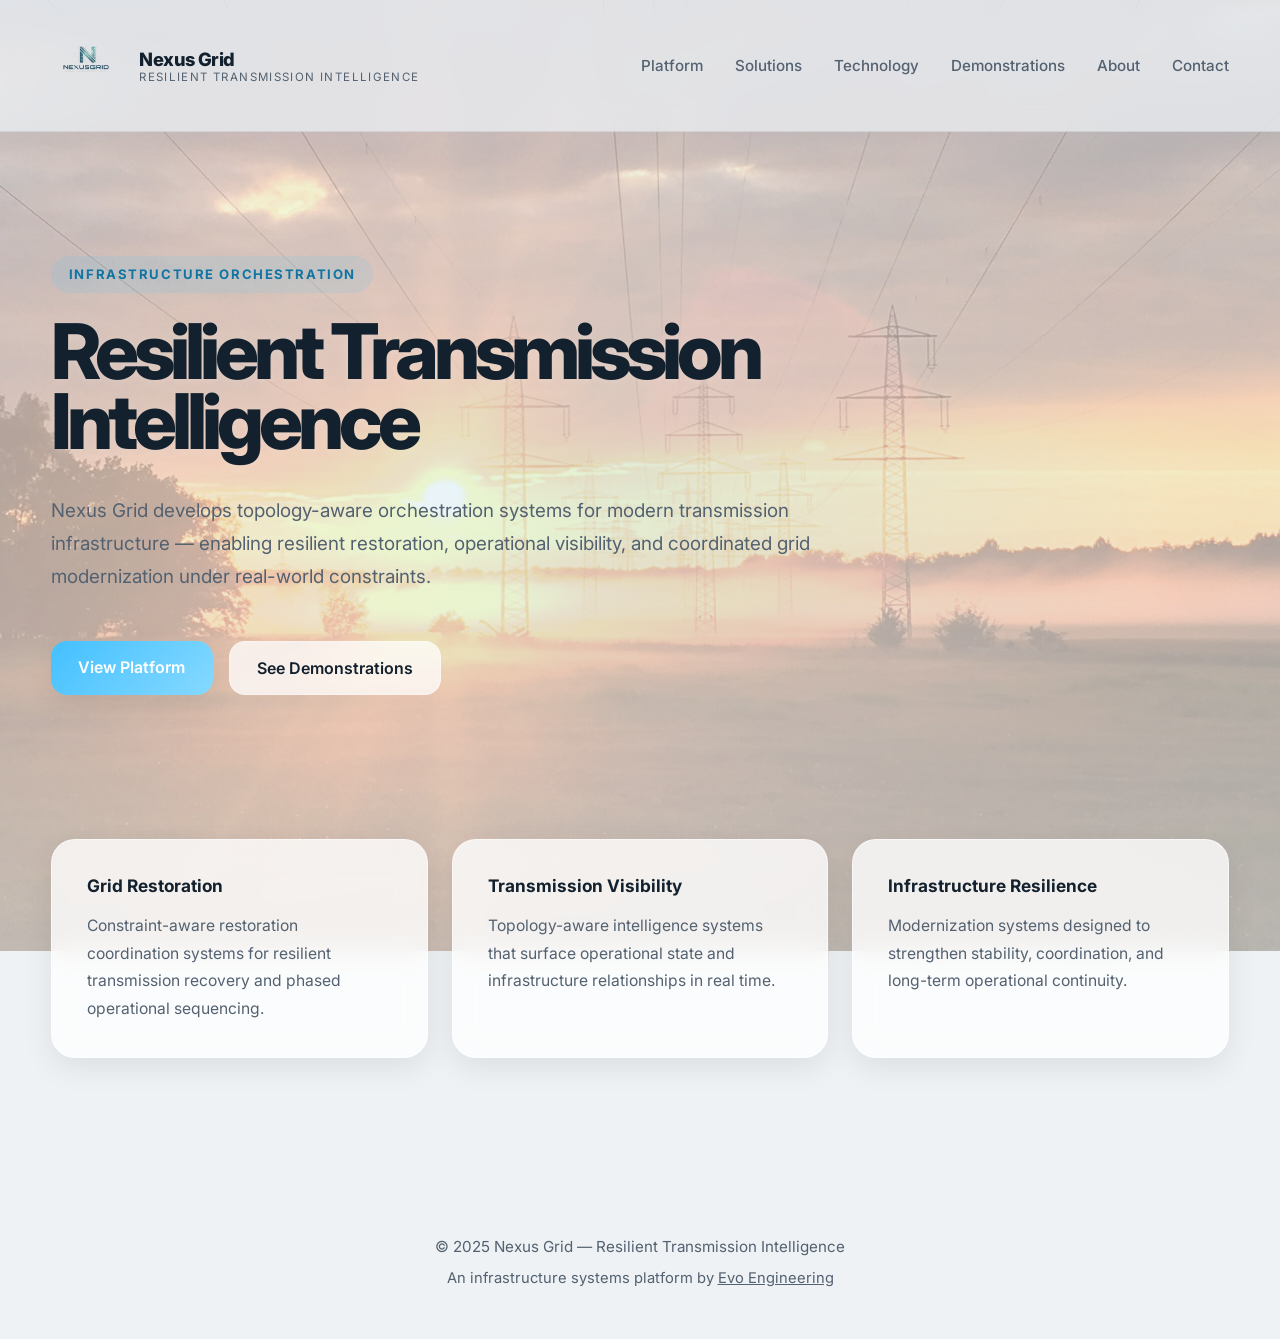
==== index.html @ e014c136 "Initial Nexus Grid homepage foundation" ====
<!DOCTYPE html>
<html lang="en">

<head>

  <meta charset="UTF-8" />
  <meta name="viewport" content="width=device-width, initial-scale=1.0" />

  <!-- =========================
       PRIMARY SEO
  ========================== -->

  <title>
    Nexus Grid — Resilient Transmission Intelligence
  </title>

  <meta
    name="description"
    content="Nexus Grid develops resilient transmission intelligence systems for grid modernization, restoration orchestration, operational continuity, and topology-aware infrastructure coordination."
  />

  <meta
    name="keywords"
    content="grid modernization, transmission intelligence, infrastructure orchestration, resilient grid systems, topology-aware systems, SCADA continuity, transmission coordination, digital twin infrastructure, outage restoration"
  />

  <meta
    name="author"
    content="Nexus Grid"
  />

  <!-- =========================
       OPEN GRAPH
  ========================== -->

  <meta
    property="og:title"
    content="Nexus Grid — Resilient Transmission Intelligence"
  />

  <meta
    property="og:description"
    content="Topology-aware orchestration systems for resilient transmission infrastructure and modern grid coordination."
  />

  <meta
    property="og:type"
    content="website"
  />

  <meta
    property="og:url"
    content="https://nexusgrid.systems"
  />

  <meta
    property="og:image"
    content="https://nexusgrid.systems/assets/images/index_hero.jpg"
  />

  <!-- =========================
       TWITTER
  ========================== -->

  <meta
    name="twitter:card"
    content="summary_large_image"
  />

  <meta
    name="twitter:title"
    content="Nexus Grid — Resilient Transmission Intelligence"
  />

  <meta
    name="twitter:description"
    content="Resilient infrastructure orchestration and transmission intelligence systems."
  />

  <meta
    name="twitter:image"
    content="https://nexusgrid.systems/assets/images/index_hero.jpg"
  />

  <!-- =========================
       CANONICAL
  ========================== -->

  <link
    rel="canonical"
    href="https://nexusgrid.systems"
  />

  <!-- =========================
       PERFORMANCE
  ========================== -->

  <link rel="preconnect" href="https://fonts.googleapis.com">

  <link rel="preconnect"
        href="https://fonts.gstatic.com"
        crossorigin>

  <link
    href="https://fonts.googleapis.com/css2?family=Inter:wght@300;400;500;600;700;800&display=swap"
    rel="stylesheet"
  />

  <!-- =========================
       CSS
  ========================== -->

  <link
    rel="stylesheet"
    href="styles.css"
  />

</head>

<body>

  <!-- =========================
       NAVBAR
  ========================== -->

  <nav class="navbar">

    <div class="nav-container">

      <!-- BRAND -->

      <a href="index.html" class="brand">

        <img
          src="assets/logo/nexusgrid_logo.png"
          alt="Nexus Grid Logo"
        />

        <div class="brand-text">

          <span class="brand-title">
            Nexus Grid
          </span>

          <span class="brand-sub">
            Resilient Transmission Intelligence
          </span>

        </div>

      </a>

      <!-- NAV -->

      <div class="nav-links">

        <a href="platform.html">
          Platform
        </a>

        <a href="solutions.html">
          Solutions
        </a>

        <a href="technology.html">
          Technology
        </a>

        <a href="demonstrations.html">
          Demonstrations
        </a>

        <a href="about.html">
          About
        </a>

        <a href="contact.html">
          Contact
        </a>

      </div>

    </div>

  </nav>

  <!-- =========================
       HERO
  ========================== -->

  <section class="hero">

    <div class="hero-content">

      <span class="eyebrow">
        Infrastructure Orchestration
      </span>

      <h1>
        Resilient Transmission Intelligence
      </h1>

      <p>
        Nexus Grid develops topology-aware orchestration systems
        for modern transmission infrastructure — enabling resilient
        restoration, operational visibility, and coordinated grid
        modernization under real-world constraints.
      </p>

      <!-- CTA -->

      <div class="hero-buttons">

        <a href="platform.html"
           class="btn-primary">

          View Platform

        </a>

        <a href="demonstrations.html"
           class="btn-secondary">

          See Demonstrations

        </a>

      </div>

    </div>

  </section>

  <!-- =========================
       INFO STRIP
  ========================== -->

  <section class="info-strip">

    <div class="info-grid">

      <!-- CARD 1 -->

      <div class="info-card">

        <h3>
          Grid Restoration
        </h3>

        <p>
          Constraint-aware restoration coordination systems
          for resilient transmission recovery and phased
          operational sequencing.
        </p>

      </div>

      <!-- CARD 2 -->

      <div class="info-card">

        <h3>
          Transmission Visibility
        </h3>

        <p>
          Topology-aware intelligence systems that surface
          operational state and infrastructure relationships
          in real time.
        </p>

      </div>

      <!-- CARD 3 -->

      <div class="info-card">

        <h3>
          Infrastructure Resilience
        </h3>

        <p>
          Modernization systems designed to strengthen
          stability, coordination, and long-term
          operational continuity.
        </p>

      </div>

    </div>

  </section>

  <!-- =========================
       FOOTER
  ========================== -->

  <footer class="site-footer">

    <p>

      © 2025 Nexus Grid —
      Resilient Transmission Intelligence

    </p>

    <p class="footer-sub">

      An infrastructure systems platform by
      <a href="https://www.evo.engineering"
         target="_blank">

        Evo Engineering

      </a>

    </p>

  </footer>

</body>

</html>
---- styles.css ----
:root {

  --bg: #eef2f5;
  --surface: rgba(255,255,255,0.78);

  --text: #13202d;
  --muted: #536170;

  --accent: #43c0ff;
  --accent-soft: #86d9ff;

  --border: rgba(19,32,45,0.08);

  --shadow:
    0 10px 30px rgba(0,0,0,0.08);

}

* {
  margin: 0;
  padding: 0;
  box-sizing: border-box;
}

html {
  scroll-behavior: smooth;
}

body {

  font-family: 'Inter', sans-serif;

  background: var(--bg);
  color: var(--text);

  overflow-x: hidden;
}

a {
  text-decoration: none;
  color: inherit;
}

img {
  display: block;
  max-width: 100%;
}

/* =========================
   NAVBAR
========================== */

.navbar {

  position: fixed;

  top: 0;
  left: 0;

  width: 100%;

  z-index: 999;

  backdrop-filter: blur(14px);

  background:
    rgba(238,242,245,0.72);

  border-bottom:
    1px solid var(--border);
}

.nav-container {

  width: min(1400px, 92%);

  margin: auto;

  display: flex;
  align-items: center;
  justify-content: space-between;

  padding: 0.72rem 0;
}

.brand {

  display: flex;
  align-items: center;

  gap: 1rem;

  transition:
    transform 0.25s ease;
}

.brand:hover {
  transform: translateY(-2px);
}

.brand img {

  width: 72px;
  height: auto;
}

.brand-text {

  display: flex;
  flex-direction: column;
}

.brand-title {

  font-size: 1.15rem;
  font-weight: 800;

  letter-spacing: -0.03em;
}

.brand-sub {

  font-size: 0.72rem;

  color: var(--muted);

  letter-spacing: 0.12em;

  text-transform: uppercase;
}

.nav-links {

  display: flex;
  align-items: center;

  gap: 2rem;
}

.nav-links a {

  position: relative;

  font-size: 0.95rem;
  font-weight: 500;

  color: var(--muted);

  transition:
    color 0.25s ease;
}

.nav-links a::after {

  content: "";

  position: absolute;

  left: 0;
  bottom: -0.35rem;

  width: 0%;
  height: 2px;

  background:
    linear-gradient(
      90deg,
      var(--accent),
      var(--accent-soft)
    );

  border-radius: 999px;

  transition:
    width 0.25s ease;
}

.nav-links a:hover {

  color: var(--text);
}

.nav-links a:hover::after {

  width: 100%;
}

/* =========================
   HERO
========================== */

.hero {

  position: relative;

  min-height: 100vh;

  display: flex;
  align-items: flex-start;

  overflow: hidden;

  padding-top: 16rem;
  padding-bottom: 16rem;
}

.hero::before {

  content: "";

  position: absolute;

  inset: 0;

  background:

    linear-gradient(
      rgba(238,242,245,0.50),
      rgba(238,242,245,0.70)
    ),

    url("assets/images/index_hero.jpg");

  background-size: cover;
  background-position: center;

  z-index: -2;
}

.hero::after {

  content: "";

  position: absolute;

  inset: 0;

  background:

    radial-gradient(
      circle at center,
      rgba(67,192,255,0.10),
      transparent 65%
    );

  z-index: -1;

  animation:
    pulseGlow 10s ease-in-out infinite;
}

.hero-content {

  width: min(1400px, 92%);

  margin: 0 auto;

  position: relative;
  z-index: 5;
}

.eyebrow {

  display: inline-block;

  margin-bottom: 1.5rem;

  padding: 0.65rem 1.1rem;

  border-radius: 999px;

  background:
    rgba(67,192,255,0.12);

  color: #1274a3;

  font-size: 0.82rem;
  font-weight: 700;

  letter-spacing: 0.12em;

  text-transform: uppercase;
}

.hero h1 {

  max-width: 980px;

  font-size:
    clamp(3rem, 6vw, 5.5rem);

  line-height: 0.92;

  font-weight: 800;

  letter-spacing: -0.065em;

  margin-bottom: 2.25rem;

  text-shadow:
    0 2px 10px rgba(255,255,255,0.15);
}

.hero p {

  max-width: 760px;

  font-size: 1.18rem;

  line-height: 1.75;

  color: var(--muted);

  margin-bottom: 3rem;
}

.hero-buttons {

  display: flex;
  flex-wrap: wrap;

  gap: 1rem;
}

.btn-primary,
.btn-secondary {

  padding: 1rem 1.7rem;

  border-radius: 16px;

  font-weight: 600;

  transition:
    transform 0.25s ease,
    background 0.25s ease,
    box-shadow 0.25s ease;
}

.btn-primary {

  background:
    linear-gradient(
      135deg,
      var(--accent),
      var(--accent-soft)
    );

  color: white;

  box-shadow: var(--shadow);
}

.btn-primary:hover {

  transform: translateY(-3px);

  box-shadow:
    0 16px 30px rgba(67,192,255,0.28);
}

.btn-secondary {

  border:
    1px solid rgba(255,255,255,0.35);

  background:
    rgba(255,255,255,0.74);

  backdrop-filter: blur(10px);

  color: var(--text);
}

.btn-secondary:hover {

  background:
    rgba(255,255,255,0.92);

  transform: translateY(-3px);
}

/* =========================
   INFO STRIP
========================== */

.info-strip {

  width: min(1400px, 92%);

  margin: -7rem auto 7rem auto;

  position: relative;

  z-index: 10;
}

.info-grid {

  display: grid;

  grid-template-columns:
    repeat(auto-fit, minmax(260px, 1fr));

  gap: 1.5rem;
}

.info-card {

  padding: 2.2rem;

  border-radius: 24px;

  background: var(--surface);

  backdrop-filter: blur(14px);

  border:
    1px solid rgba(255,255,255,0.55);

  box-shadow: var(--shadow);

  transition:
    transform 0.3s ease,
    box-shadow 0.3s ease;
}

.info-card:hover {

  transform: translateY(-6px);

  box-shadow:
    0 18px 40px rgba(0,0,0,0.12);
}

.info-card h3 {

  font-size: 1.08rem;

  margin-bottom: 1rem;
}

.info-card p {

  color: var(--muted);

  line-height: 1.75;

  font-size: 0.98rem;
}

/* =========================
   ANIMATIONS
========================== */

@keyframes pulseGlow {

  0% {
    opacity: 0.65;
    transform: scale(1);
  }

  50% {
    opacity: 1;
    transform: scale(1.03);
  }

  100% {
    opacity: 0.65;
    transform: scale(1);
  }
}

/* =========================
   RESPONSIVE
========================== */

@media (max-width: 980px) {

  .nav-links {
    display: none;
  }

  .brand img {
    width: 58px;
  }

  .hero {

    padding-top: 12rem;
    padding-bottom: 10rem;
  }

  .hero h1 {

    line-height: 0.98;
  }

  .hero p {

    font-size: 1.05rem;
  }

  .hero-buttons {

    flex-direction: column;

    align-items: flex-start;
  }

  .btn-primary,
  .btn-secondary {

    width: 100%;

    text-align: center;
  }

  .info-strip {

    margin-top: -4rem;
  }
}

.site-footer {

  padding: 4rem 1rem 3rem;

  text-align: center;

  color: var(--muted);

  font-size: 0.95rem;

  line-height: 1.7;
}

.site-footer a {

  color: inherit;

  text-decoration: underline;

  transition: opacity 0.25s ease;
}

.site-footer a:hover {

  opacity: 0.7;
}

.footer-sub {

  margin-top: 0.35rem;

  font-size: 0.92rem;
}
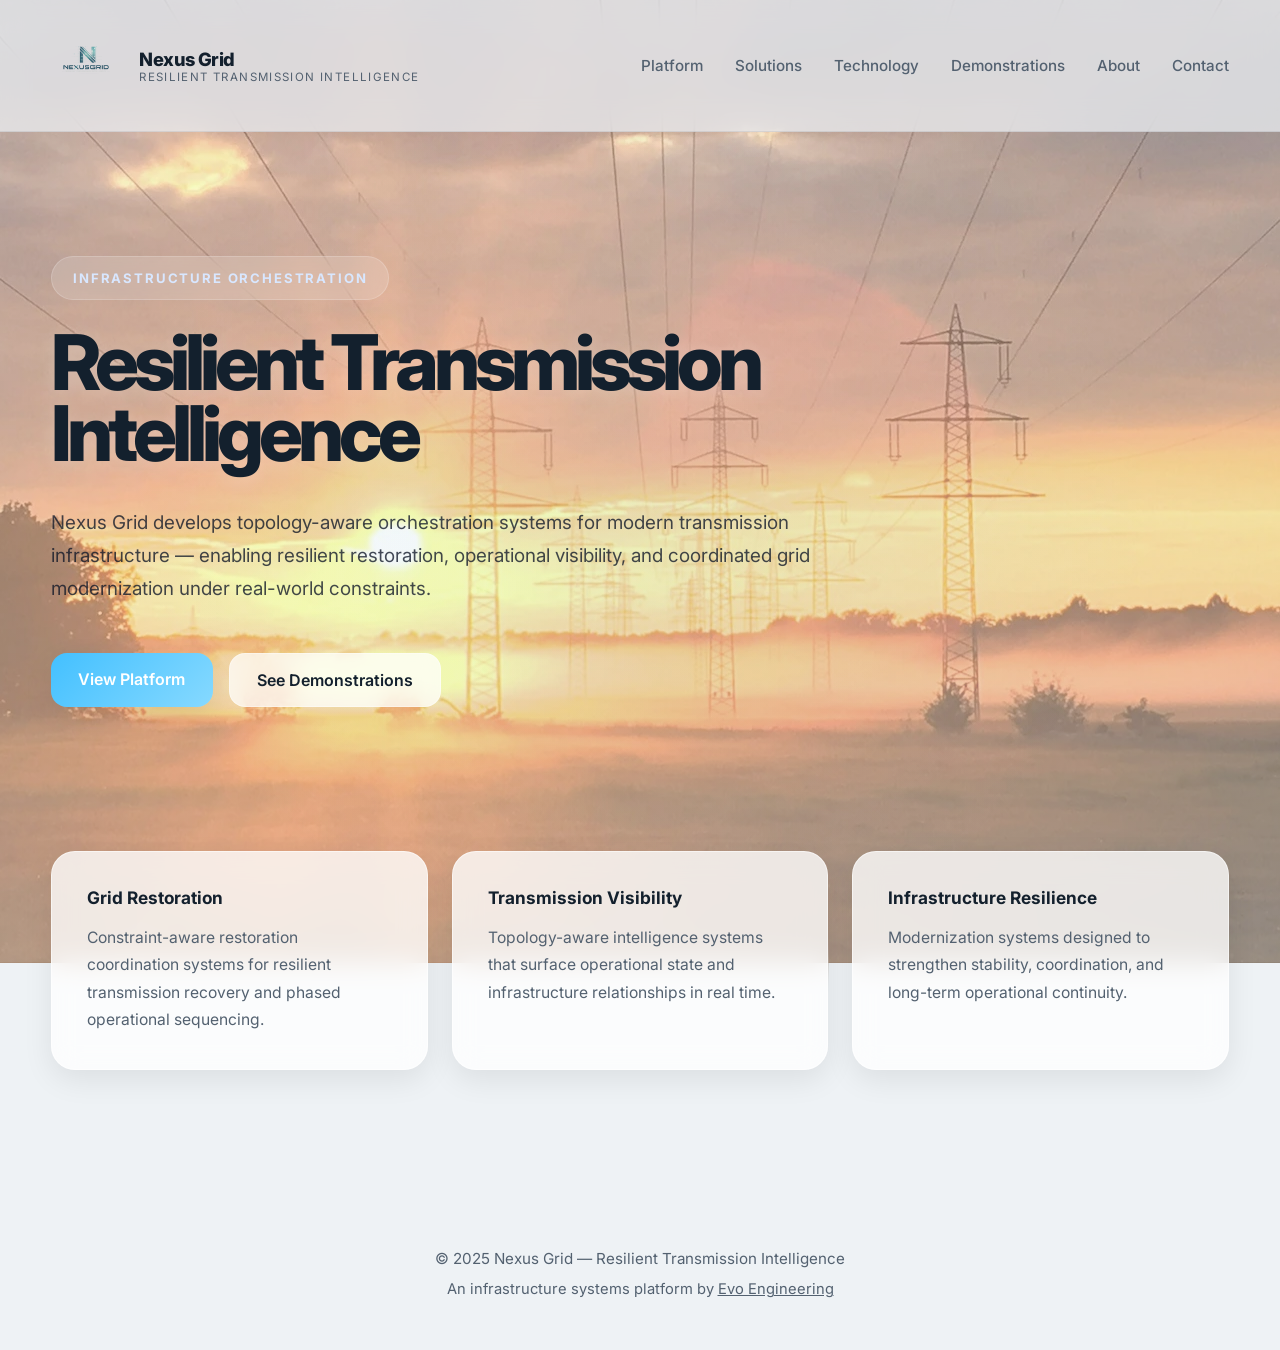
==== commit 35268ea3: "Finalize Nexus Grid site structure, responsive layout, SEO, and contact infrastructure" ====
--- a/index.html
+++ b/index.html
@@ -1,27 +1,24 @@
-<!DOCTYPE html>
-<html lang="en">
-
 <head>
 
   <meta charset="UTF-8" />
-  <meta name="viewport" content="width=device-width, initial-scale=1.0" />
-
-  <!-- =========================
-       PRIMARY SEO
-  ========================== -->
+
+  <meta
+    name="viewport"
+    content="width=device-width, initial-scale=1.0"
+  />
 
   <title>
-    Nexus Grid — Resilient Transmission Intelligence
+    Nexus Grid | Resilient Transmission Intelligence
   </title>
 
   <meta
     name="description"
-    content="Nexus Grid develops resilient transmission intelligence systems for grid modernization, restoration orchestration, operational continuity, and topology-aware infrastructure coordination."
+    content="Topology-aware orchestration systems for resilient transmission infrastructure, restoration coordination, operational visibility, and infrastructure modernization."
   />
 
   <meta
     name="keywords"
-    content="grid modernization, transmission intelligence, infrastructure orchestration, resilient grid systems, topology-aware systems, SCADA continuity, transmission coordination, digital twin infrastructure, outage restoration"
+    content="grid modernization, transmission intelligence, infrastructure orchestration, grid restoration, topology-aware systems, operational coordination"
   />
 
   <meta
@@ -29,18 +26,16 @@
     content="Nexus Grid"
   />
 
-  <!-- =========================
-       OPEN GRAPH
-  ========================== -->
+  <!-- Open Graph -->
 
   <meta
     property="og:title"
-    content="Nexus Grid — Resilient Transmission Intelligence"
+    content="Nexus Grid | Resilient Transmission Intelligence"
   />
 
   <meta
     property="og:description"
-    content="Topology-aware orchestration systems for resilient transmission infrastructure and modern grid coordination."
+    content="Topology-aware orchestration systems for modern transmission infrastructure."
   />
 
   <meta
@@ -50,70 +45,82 @@
 
   <meta
     property="og:url"
-    content="https://nexusgrid.systems"
+    content="https://nexusgrid.systems/"
   />
 
   <meta
     property="og:image"
-    content="https://nexusgrid.systems/assets/images/index_hero.jpg"
-  />
-
-  <!-- =========================
-       TWITTER
-  ========================== -->
+    content="https://nexusgrid.systems/assets/images/index_hero.webp"
+  />
+
+  <!-- Twitter -->
 
   <meta
     name="twitter:card"
     content="summary_large_image"
   />
-
-  <meta
-    name="twitter:title"
-    content="Nexus Grid — Resilient Transmission Intelligence"
-  />
-
-  <meta
-    name="twitter:description"
-    content="Resilient infrastructure orchestration and transmission intelligence systems."
-  />
-
-  <meta
-    name="twitter:image"
-    content="https://nexusgrid.systems/assets/images/index_hero.jpg"
-  />
-
-  <!-- =========================
-       CANONICAL
-  ========================== -->
+  <meta
+  name="twitter:title"
+  content="Nexus Grid | Resilient Transmission Intelligence"
+   />
+
+   <meta
+   name="twitter:description"
+   content="Topology-aware orchestration systems for resilient transmission infrastructure."
+   />
+
+   <meta
+   name="twitter:image"
+   content="https://nexusgrid.systems/assets/images/index_hero.webp"
+   />
+
+  <!-- Canonical -->
 
   <link
     rel="canonical"
-    href="https://nexusgrid.systems"
-  />
-
-  <!-- =========================
-       PERFORMANCE
-  ========================== -->
-
-  <link rel="preconnect" href="https://fonts.googleapis.com">
-
-  <link rel="preconnect"
-        href="https://fonts.gstatic.com"
-        crossorigin>
+    href="https://nexusgrid.systems/"
+  />
+
+  <!-- Fonts -->
+
+  <link
+    rel="preconnect"
+    href="https://fonts.googleapis.com"
+  />
+
+  <link
+    rel="preconnect"
+    href="https://fonts.gstatic.com"
+    crossorigin
+  />
 
   <link
     href="https://fonts.googleapis.com/css2?family=Inter:wght@300;400;500;600;700;800&display=swap"
     rel="stylesheet"
   />
 
-  <!-- =========================
-       CSS
-  ========================== -->
-
-  <link
-    rel="stylesheet"
-    href="styles.css"
-  />
+  <!-- CSS -->
+
+  <link rel="stylesheet" href="css/main.css" />
+  <link rel="stylesheet" href="css/nav.css" />
+  <link rel="stylesheet" href="css/hero.css" />
+  <link rel="stylesheet" href="css/sections.css" />
+  <link rel="stylesheet" href="css/cards.css" />
+  <link rel="stylesheet" href="css/utilities.css" />
+  <link rel="stylesheet" href="css/responsive.css" />
+
+  <!-- JSON-LD -->
+
+  <script type="application/ld+json">
+  {
+    "@context": "https://schema.org",
+    "@type": "Organization",
+    "name": "Nexus Grid",
+    "url": "https://nexusgrid.systems",
+    "logo": "https://nexusgrid.systems/assets/logo/nexusgrid_logo.png",
+    "description": "Topology-aware orchestration systems for resilient transmission infrastructure."
+  }
+  </script>
 
 </head>
 
--- a/css/main.css
+++ b/css/main.css
@@ -0,0 +1,104 @@
+:root {
+
+  --bg: #eef2f5;
+  --surface: rgba(255,255,255,0.78);
+
+  --text: #13202d;
+  --muted: #536170;
+
+  --accent: #43c0ff;
+  --accent-soft: #86d9ff;
+
+  --border: rgba(19,32,45,0.08);
+
+  --shadow:
+    0 10px 30px rgba(0,0,0,0.08);
+
+}
+
+* {
+  margin: 0;
+  padding: 0;
+  box-sizing: border-box;
+}
+
+html {
+  scroll-behavior: smooth;
+}
+
+body {
+
+  font-family: 'Inter', sans-serif;
+
+  background: var(--bg);
+  color: var(--text);
+
+  overflow-x: hidden;
+}
+
+a {
+  text-decoration: none;
+  color: inherit;
+}
+
+img {
+  display: block;
+  max-width: 100%;
+}
+/* =========================
+   ANIMATIONS
+========================== */
+
+@keyframes pulseGlow {
+
+  0% {
+    opacity: 0.65;
+    transform: scale(1);
+  }
+
+  50% {
+    opacity: 1;
+    transform: scale(1.03);
+  }
+
+  100% {
+    opacity: 0.65;
+    transform: scale(1);
+  }
+}
+
+
+
+.site-footer {
+
+  padding: 4rem 1rem 3rem;
+
+  text-align: center;
+
+  color: var(--muted);
+
+  font-size: 0.95rem;
+
+  line-height: 1.7;
+}
+
+.site-footer a {
+
+  color: inherit;
+
+  text-decoration: underline;
+
+  transition: opacity 0.25s ease;
+}
+
+.site-footer a:hover {
+
+  opacity: 0.7;
+}
+
+.footer-sub {
+
+  margin-top: 0.35rem;
+
+  font-size: 0.92rem;
+}
--- a/css/nav.css
+++ b/css/nav.css
@@ -0,0 +1,138 @@
+/* =========================
+   NAVBAR
+========================== */
+
+.navbar {
+
+  position: fixed;
+
+  top: 0;
+  left: 0;
+
+  width: 100%;
+
+  z-index: 999;
+
+  backdrop-filter: blur(14px);
+
+  background:
+    rgba(238,242,245,0.72);
+
+  border-bottom:
+    1px solid var(--border);
+}
+
+.nav-container {
+
+  width: min(1400px, 92%);
+
+  margin: auto;
+
+  display: flex;
+  align-items: center;
+  justify-content: space-between;
+
+  padding: 0.72rem 0;
+}
+
+.brand {
+
+  display: flex;
+  align-items: center;
+
+  gap: 1rem;
+
+  transition:
+    transform 0.25s ease;
+}
+
+.brand:hover {
+  transform: translateY(-2px);
+}
+
+.brand img {
+
+  width: 72px;
+  height: auto;
+}
+
+.brand-text {
+
+  display: flex;
+  flex-direction: column;
+}
+
+.brand-title {
+
+  font-size: 1.15rem;
+  font-weight: 800;
+
+  letter-spacing: -0.03em;
+}
+
+.brand-sub {
+
+  font-size: 0.72rem;
+
+  color: var(--muted);
+
+  letter-spacing: 0.12em;
+
+  text-transform: uppercase;
+}
+
+.nav-links {
+
+  display: flex;
+  align-items: center;
+
+  gap: 2rem;
+}
+
+.nav-links a {
+
+  position: relative;
+
+  font-size: 0.95rem;
+  font-weight: 500;
+
+  color: var(--muted);
+
+  transition:
+    color 0.25s ease;
+}
+
+.nav-links a::after {
+
+  content: "";
+
+  position: absolute;
+
+  left: 0;
+  bottom: -0.35rem;
+
+  width: 0%;
+  height: 2px;
+
+  background:
+    linear-gradient(
+      90deg,
+      var(--accent),
+      var(--accent-soft)
+    );
+
+  border-radius: 999px;
+
+  transition:
+    width 0.25s ease;
+}
+
+.nav-links a:hover {
+
+  color: var(--text);
+}
+
+.nav-links a:hover::after {
+
+  width: 100%;
+}
--- a/css/hero.css
+++ b/css/hero.css
@@ -0,0 +1,393 @@
+/* =========================
+   HERO BASE
+========================== */
+
+.hero {
+
+  position: relative;
+
+  min-height: 100vh;
+
+  display: flex;
+
+  align-items: flex-start;
+
+  overflow: hidden;
+
+  isolation: isolate;
+
+  padding-top: 16rem;
+
+  padding-bottom: 16rem;
+
+}
+
+/* =========================
+   HERO IMAGE LAYER
+========================== */
+
+.hero::before {
+
+  content: "";
+
+  position: absolute;
+
+  inset: 0;
+
+  z-index: -2;
+
+  background-size: cover;
+
+  background-repeat: no-repeat;
+
+  background-position: center center;
+
+}
+
+/* =========================
+   HERO EFFECT LAYER
+========================== */
+
+.hero::after {
+
+  content: "";
+
+  position: absolute;
+
+  inset: 0;
+
+  z-index: -1;
+
+  background:
+
+    radial-gradient(
+      circle at center,
+      rgba(67,192,255,0.06),
+      transparent 65%
+    );
+
+  animation:
+    pulseGlow 10s ease-in-out infinite;
+
+}
+
+/* =========================
+   HERO CONTENT
+========================== */
+
+.hero-content {
+
+  width: min(1400px, 92%);
+
+  margin: 0 auto;
+
+  position: relative;
+
+  z-index: 5;
+
+}
+
+/* =========================
+   EYEBROW
+========================== */
+
+.eyebrow {
+
+  display: inline-block;
+
+  margin-bottom: 1.8rem;
+
+  padding: 0.8rem 1.3rem;
+
+  border-radius: 999px;
+
+  background:
+    rgba(255,255,255,0.16);
+
+  backdrop-filter: blur(12px);
+
+  border:
+    1px solid rgba(255,255,255,0.18);
+
+  color: #d8e7ff;
+
+  font-size: 0.82rem;
+
+  font-weight: 700;
+
+  letter-spacing: 0.14em;
+
+  text-transform: uppercase;
+
+}
+
+/* =========================
+   HERO HEADLINE
+========================== */
+
+.hero h1 {
+
+  max-width: 980px;
+
+  font-size:
+    clamp(3rem, 6vw, 5.5rem);
+
+  line-height: 0.92;
+
+  font-weight: 800;
+
+  letter-spacing: -0.065em;
+
+  margin-bottom: 2.25rem;
+
+  text-shadow:
+    0 4px 18px rgba(255,255,255,0.22);
+
+}
+
+/* =========================
+   HERO TEXT
+========================== */
+
+.hero p {
+
+  max-width: 760px;
+
+  font-size: 1.18rem;
+
+  line-height: 1.75;
+
+  color: rgba(15,23,40,0.78);
+
+  margin-bottom: 3rem;
+
+}
+
+/* =========================
+   HERO BUTTONS
+========================== */
+
+.hero-buttons {
+
+  display: flex;
+
+  flex-wrap: wrap;
+
+  gap: 1rem;
+
+}
+
+.btn-primary,
+.btn-secondary {
+
+  padding: 1rem 1.7rem;
+
+  border-radius: 16px;
+
+  font-weight: 600;
+
+  transition:
+    transform 0.25s ease,
+    background 0.25s ease,
+    box-shadow 0.25s ease;
+
+}
+
+.btn-primary {
+
+  background:
+    linear-gradient(
+      135deg,
+      var(--accent),
+      var(--accent-soft)
+    );
+
+  color: white;
+
+  box-shadow: var(--shadow);
+
+}
+
+.btn-primary:hover {
+
+  transform: translateY(-3px);
+
+  box-shadow:
+    0 16px 30px rgba(67,192,255,0.28);
+
+}
+
+.btn-secondary {
+
+  border:
+    1px solid rgba(255,255,255,0.35);
+
+  background:
+    rgba(255,255,255,0.74);
+
+  backdrop-filter: blur(10px);
+
+  color: var(--text);
+
+}
+
+.btn-secondary:hover {
+
+  background:
+    rgba(255,255,255,0.92);
+
+  transform: translateY(-3px);
+
+}
+
+/* =========================
+   INDEX HERO
+========================== */
+
+.hero::before {
+
+  background:
+
+    linear-gradient(
+      rgba(238,242,245,0.28),
+      rgba(238,242,245,0.48)
+    ),
+
+    url("../assets/images/index_hero.webp");
+
+  background-position: center 35%;
+
+}
+
+/* =========================
+   PLATFORM HERO
+========================= */
+
+.platform-hero::before {
+
+  background:
+
+    linear-gradient(
+      rgba(238,242,245,0.22),
+      rgba(238,242,245,0.42)
+    ),
+
+    url("../assets/images/platform_hero.webp");
+
+  background-position: center 58%;
+
+}
+
+/* =========================
+   SOLUTIONS HERO
+========================= */
+
+.solutions-hero::before {
+
+  background:
+
+    linear-gradient(
+      90deg,
+      rgba(226,232,240,0.72) 0%,
+      rgba(226,232,240,0.52) 42%,
+      rgba(226,232,240,0.24) 100%
+    ),
+
+    url("../assets/images/solution_hero.webp");
+
+  background-position: center 45%;
+
+}
+
+/* =========================
+   ABOUT HERO
+========================= */
+
+.about-hero::before {
+
+  background:
+
+    linear-gradient(
+      90deg,
+      rgba(226,232,240,0.82) 0%,
+      rgba(226,232,240,0.60) 42%,
+      rgba(226,232,240,0.24) 100%
+    ),
+
+    url("../assets/images/about_hero.webp");
+
+  background-position: center center;
+
+}
+
+/* =========================
+   TECHNOLOGY HERO
+========================= */
+
+.technology-hero::before {
+
+  background:
+
+    linear-gradient(
+      90deg,
+      rgba(220,228,238,0.74) 0%,
+      rgba(220,228,238,0.54) 45%,
+      rgba(220,228,238,0.24) 100%
+    ),
+
+    url("../assets/images/technology_hero.webp");
+
+  background-position: center 52%;
+
+}
+
+/* =========================
+   DEMONSTRATIONS HERO
+========================= */
+
+.demonstrations-hero::before {
+
+  background:
+
+    linear-gradient(
+      90deg,
+      rgba(214,222,234,0.78) 0%,
+      rgba(214,222,234,0.58) 42%,
+      rgba(214,222,234,0.28) 100%
+    ),
+
+    url("../assets/images/demonstration_hero.webp");
+
+  background-position: center center;
+
+}
+/* =========================
+   CONTACT HERO
+========================= */
+
+.contact-hero::before {
+
+  content: "";
+
+  position: absolute;
+
+  inset: 0;
+
+  background:
+
+    linear-gradient(
+      90deg,
+      rgba(232,236,242,0.74) 0%,
+      rgba(232,236,242,0.52) 42%,
+      rgba(232,236,242,0.22) 100%
+    ),
+
+    url("../assets/images/contact.webp");
+
+  background-size: cover;
+
+  background-position: center center;
+
+  z-index: -2;
+
+}
--- a/css/sections.css
+++ b/css/sections.css
@@ -0,0 +1,125 @@
+/* =========================
+   CONTENT SECTIONS
+========================= */
+
+.content-section {
+
+  background: #eef3f8;
+
+  padding: 120px 60px;
+
+}
+
+.content-container {
+
+  max-width: 1200px;
+
+  margin: 0 auto;
+
+  display: flex;
+
+  flex-direction: column;
+
+  gap: 120px;
+
+}
+
+.content-block {
+
+  max-width: 850px;
+
+}
+
+.section-tag {
+
+  display: inline-block;
+
+  margin-bottom: 18px;
+
+  padding: 10px 18px;
+
+  border-radius: 999px;
+
+  background: rgba(80, 140, 255, 0.08);
+
+  color: #3b6cb7;
+
+  font-size: 0.82rem;
+
+  font-weight: 700;
+
+  letter-spacing: 0.12em;
+
+  text-transform: uppercase;
+
+}
+
+.content-block h2 {
+
+  font-size: clamp(2.5rem, 5vw, 4rem);
+
+  line-height: 1.05;
+
+  font-weight: 800;
+
+  color: #0f1728;
+
+  margin-bottom: 28px;
+
+}
+
+.content-block p {
+
+  font-size: 1.15rem;
+
+  line-height: 1.9;
+
+  color: #516173;
+
+  margin-bottom: 24px;
+
+  max-width: 850px;
+
+}
+
+/* =========================
+   FOOTER
+========================= */
+
+.footer {
+
+  background: #e7edf4;
+
+  padding: 70px 20px;
+
+  text-align: center;
+
+  border-top: 1px solid rgba(15, 23, 40, 0.06);
+
+}
+
+.footer p {
+
+  color: #5d6b7d;
+
+  font-size: 1rem;
+
+  line-height: 1.8;
+
+}
+
+.footer a {
+
+  color: #2d5ea8;
+
+  text-decoration: none;
+
+  font-weight: 600;
+
+}
+
+.footer a:hover {
+
+  text-decoration: underline;
+
+}
--- a/css/cards.css
+++ b/css/cards.css
@@ -0,0 +1,170 @@
+/* =========================
+   INFO STRIP
+========================== */
+
+.info-strip {
+
+  width: min(1400px, 92%);
+
+  margin: -7rem auto 7rem auto;
+
+  position: relative;
+
+  z-index: 10;
+}
+
+.info-grid {
+
+  display: grid;
+
+  grid-template-columns: repeat(3, 1fr);
+
+  gap: 1.5rem;
+
+  align-items: stretch;
+
+  justify-content: center;
+
+  max-width: 1400px;
+
+  margin: 0 auto;
+
+}
+
+.info-card {
+
+  padding: 2.2rem;
+
+  border-radius: 24px;
+
+  background: var(--surface);
+
+  backdrop-filter: blur(14px);
+
+  border:
+    1px solid rgba(255,255,255,0.55);
+
+  box-shadow: var(--shadow);
+
+  transition:
+    transform 0.3s ease,
+    box-shadow 0.3s ease;
+
+  height: 100%;
+
+  display: flex;
+
+  flex-direction: column;
+
+}
+
+.info-card:hover {
+
+  transform: translateY(-6px);
+
+  box-shadow:
+    0 18px 40px rgba(0,0,0,0.12);
+}
+
+.info-card h3 {
+
+  font-size: 1.08rem;
+
+  margin-bottom: 1rem;
+}
+
+.info-card p {
+
+  color: var(--muted);
+
+  line-height: 1.75;
+
+  font-size: 0.98rem;
+}
+/* =========================
+   DEMO VISUALS
+========================= */
+
+.demo-visual {
+
+  margin-top: 3rem;
+
+}
+
+.demo-visual img {
+
+  width: 100%;
+
+  border-radius: 24px;
+
+  border: 1px solid rgba(255,255,255,0.5);
+
+  box-shadow: var(--shadow);
+
+  background: rgba(255,255,255,0.5);
+
+}
+
+
+/* =========================
+   TERMINAL DEMO
+========================= */
+
+.terminal-demo img {
+
+  background: #000;
+
+  padding: 1rem;
+
+}
+
+
+/* =========================
+   ALTERNATING SECTIONS
+========================= */
+
+.alt-section {
+
+  background: rgba(255,255,255,0.18);
+
+}
+
+
+/* =========================
+   DEMO LIST
+========================= */
+
+.demo-list {
+
+  margin-top: 2rem;
+
+  padding-left: 1.5rem;
+
+  display: flex;
+
+  flex-direction: column;
+
+  gap: 1.2rem;
+
+}
+
+.demo-list li {
+
+  color: var(--muted);
+
+  line-height: 1.8;
+
+  font-size: 1.05rem;
+
+}
+
+
+/* =========================
+   METHODOLOGY SECTION
+========================= */
+
+.methodology-section {
+
+  padding-bottom: 8rem;
+
+}
--- a/css/responsive.css
+++ b/css/responsive.css
@@ -0,0 +1,204 @@
+/* =========================
+   TABLET RESPONSIVE
+========================= */
+
+@media (max-width: 1100px) {
+
+  .hero {
+
+    min-height: 88vh;
+
+  }
+
+  .hero h1 {
+
+    font-size: 4.6rem;
+
+    line-height: 0.95;
+
+  }
+
+  .info-grid {
+
+    grid-template-columns: repeat(2, 1fr);
+
+  }
+
+}
+
+/* =========================
+   MOBILE RESPONSIVE
+========================= */
+
+@media (max-width: 768px) {
+
+  /* NAVBAR */
+
+  .nav-container {
+
+    flex-direction: column;
+
+    align-items: flex-start;
+
+    gap: 1.5rem;
+
+  }
+
+  .nav-links {
+
+    display: none;
+
+  }
+
+  .brand img {
+
+    width: 58px;
+
+  }
+
+  /* HERO */
+
+  .hero {
+
+    min-height: auto;
+
+    padding:
+      10rem 1.5rem 6rem;
+
+  }
+
+  .hero-content {
+
+    width: 100%;
+
+  }
+
+  .hero h1 {
+
+    font-size: 3.2rem;
+
+    line-height: 0.95;
+
+    margin-bottom: 1.5rem;
+
+  }
+
+  .hero p {
+
+    font-size: 1.05rem;
+
+    line-height: 1.7;
+
+    max-width: 100%;
+
+  }
+
+  .hero-buttons {
+
+    flex-direction: column;
+
+    align-items: flex-start;
+
+    gap: 1rem;
+
+  }
+
+  .btn-primary,
+  .btn-secondary {
+
+    width: 100%;
+
+    text-align: center;
+
+    justify-content: center;
+
+  }
+
+  /* INFO STRIP */
+
+  .info-strip {
+
+    margin:
+      -4rem auto 5rem auto;
+
+  }
+
+  .info-grid {
+
+    grid-template-columns: 1fr;
+
+    gap: 1.5rem;
+
+  }
+
+  /* CONTENT SECTIONS */
+
+  .content-section {
+
+    padding:
+      5rem 1.5rem;
+
+  }
+
+  .content-container {
+
+    gap: 80px;
+
+  }
+
+  .content-block h2 {
+
+    font-size: 2.8rem;
+
+    line-height: 1.02;
+
+  }
+
+  .content-block p {
+
+    font-size: 1.05rem;
+
+    line-height: 1.8;
+
+  }
+
+  /* FOOTER */
+
+  .footer,
+  .site-footer {
+
+    padding:
+      4rem 1.5rem;
+
+    text-align: center;
+
+  }
+
+}
+
+/* =========================
+   SMALL MOBILE
+========================= */
+
+@media (max-width: 480px) {
+
+  .hero h1 {
+
+    font-size: 2.5rem;
+
+  }
+
+  .content-block h2 {
+
+    font-size: 2.2rem;
+
+  }
+
+  .navbar {
+
+    padding:
+      1.25rem 1rem;
+
+  }
+
+}
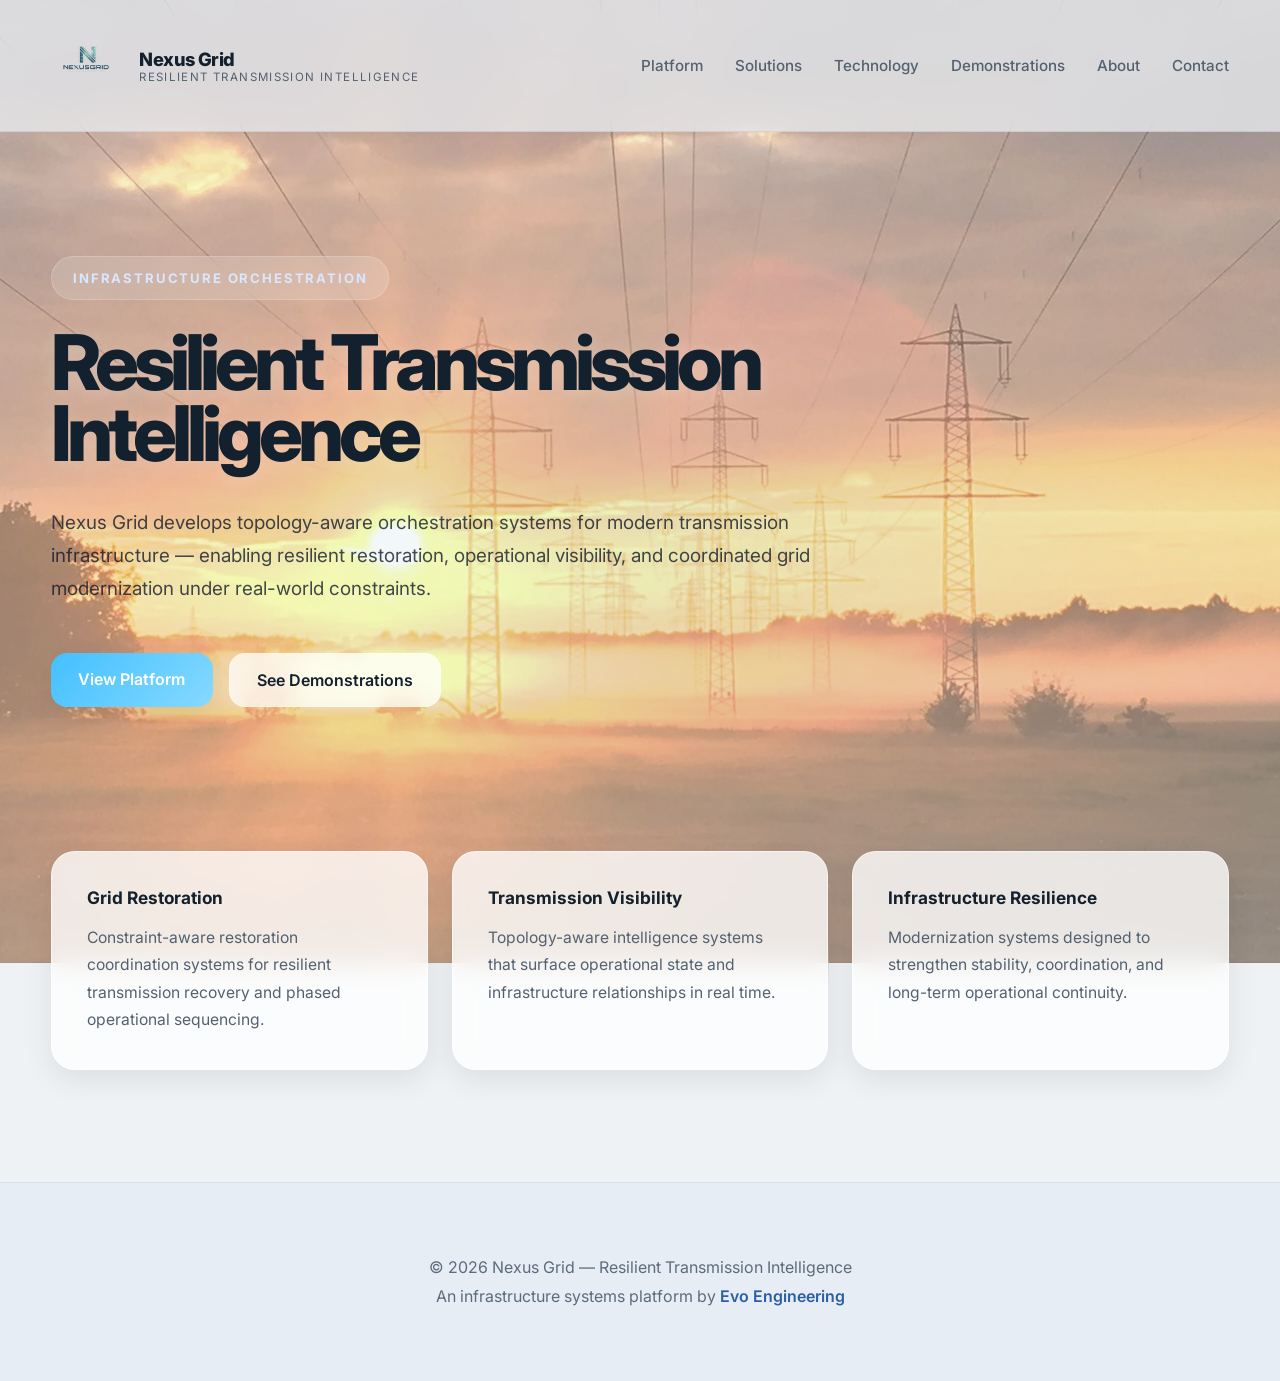
==== commit 9ee7398d: "Finalize Nexus Grid deployment polish and footer fixes" ====
--- a/index.html
+++ b/index.html
@@ -302,25 +302,17 @@
        FOOTER
   ========================== -->
 
-  <footer class="site-footer">
+  <footer class="footer">
 
     <p>
-
-      © 2025 Nexus Grid —
-      Resilient Transmission Intelligence
-
+      © 2026 Nexus Grid — Resilient Transmission Intelligence
     </p>
 
-    <p class="footer-sub">
-
+    <p>
       An infrastructure systems platform by
-      <a href="https://www.evo.engineering"
-         target="_blank">
-
+      <a href="https://evo.engineering">
         Evo Engineering
-
       </a>
-
     </p>
 
   </footer>
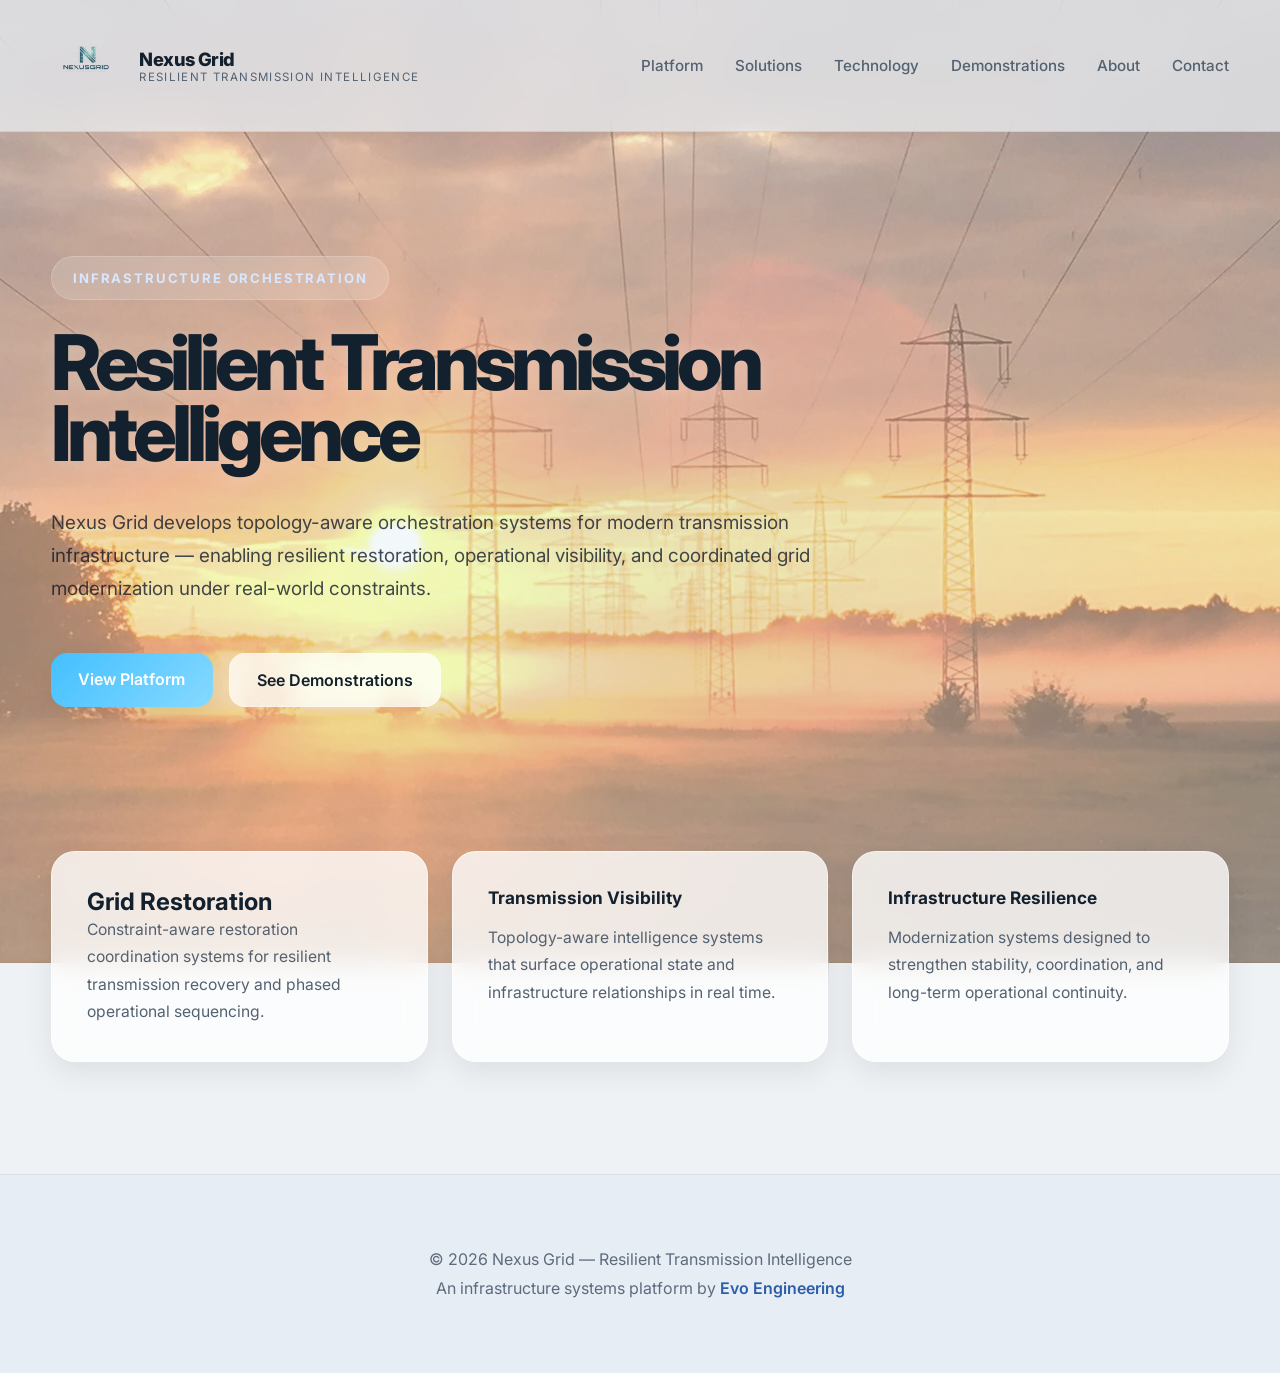
==== commit cf0c1ffe: "Optimize logo and accessibility fixes" ====
--- a/index.html
+++ b/index.html
@@ -1,3 +1,6 @@
+<!DOCTYPE html>
+<html lang="en">
+
 <head>
 
   <meta charset="UTF-8" />
@@ -50,7 +53,7 @@
 
   <meta
     property="og:image"
-    content="https://nexusgrid.systems/assets/images/index_hero.webp"
+    content="https://nexusgrid.systems/assets/logo/nexusgrid_logo-2.webp"
   />
 
   <!-- Twitter -->
@@ -71,7 +74,7 @@
 
    <meta
    name="twitter:image"
-   content="https://nexusgrid.systems/assets/images/index_hero.webp"
+   content="https://nexusgrid.systems/assets/logo/nexusgrid_logo-2.webp"
    />
 
   <!-- Canonical -->
@@ -139,9 +142,11 @@
       <a href="index.html" class="brand">
 
         <img
-          src="assets/logo/nexusgrid_logo.png"
-          alt="Nexus Grid Logo"
-        />
+         src="assets/logo/nexusgrid_logo-2.webp"
+         alt="Nexus Grid Logo"
+         width="58"
+         height="87"
+/>
 
         <div class="brand-text">
 
@@ -250,9 +255,9 @@
 
       <div class="info-card">
 
-        <h3>
+        <h2>
           Grid Restoration
-        </h3>
+        </h2>
 
         <p>
           Constraint-aware restoration coordination systems
